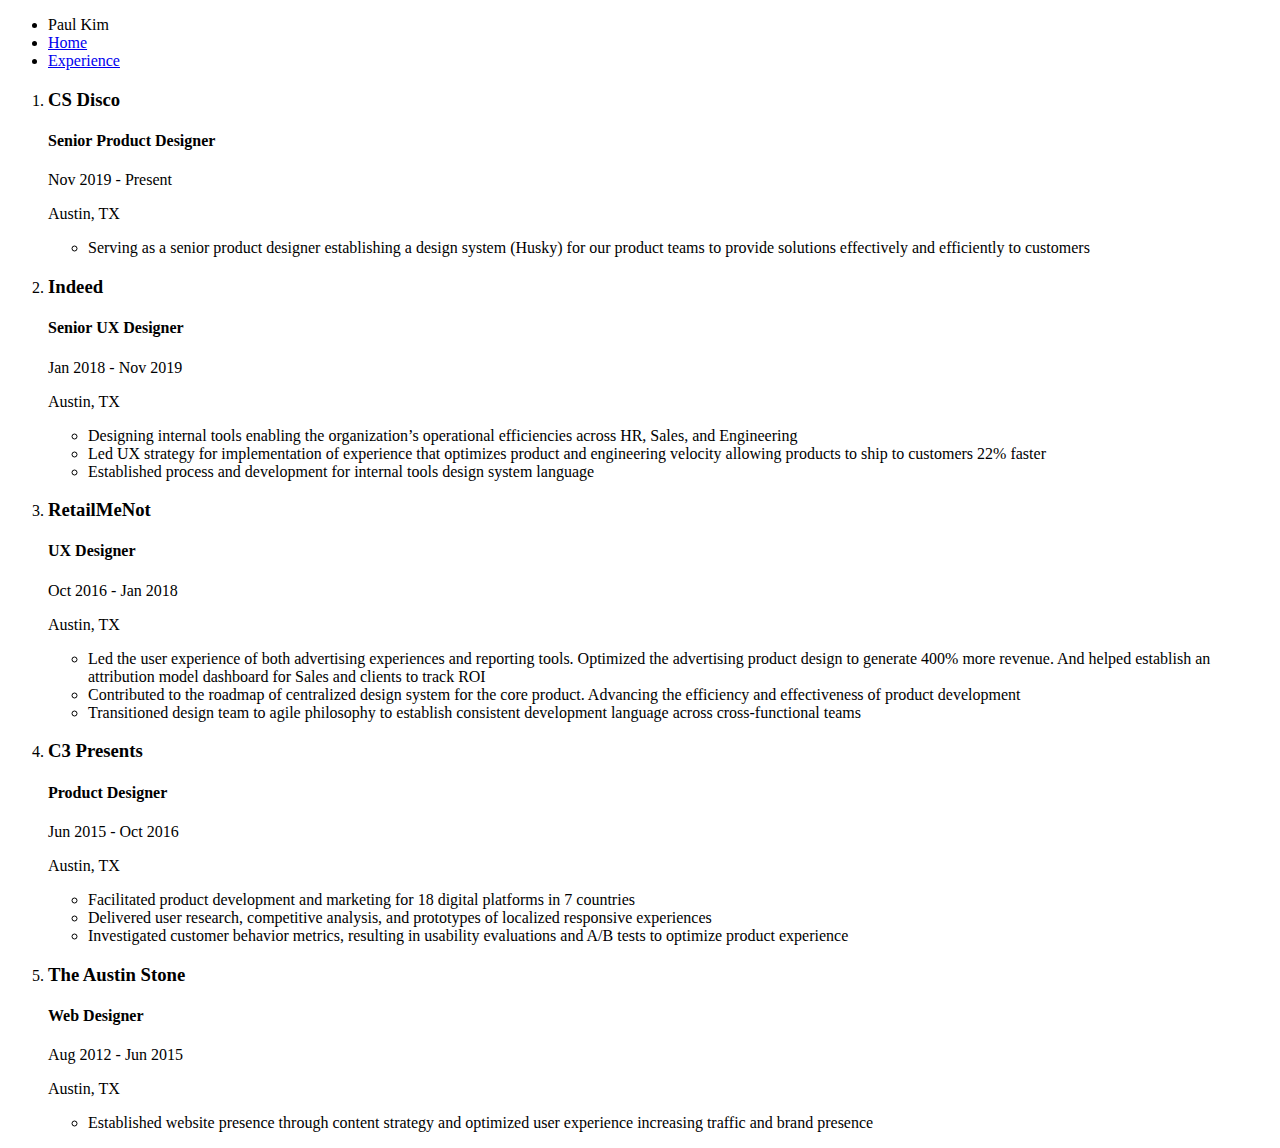
==== pages/experience.html @ 3fb8a2cc "Initial commit" ====
<!DOCTYPE html>
<html lang="en">
<head>
    <meta charset="UTF-8">
    <meta name="viewport" content="width=device-width, initial-scale=1.0">
    <meta http-equiv="X-UA-Compatible" content="ie=edge">
    <meta name="description" content="Paul Kim's Experiences">
    <title>Paul Kim's Experiences</title>
    <link rel="stylesheet" href="styles.css">
    <link href="https://fonts.googleapis.com/css?family=Muli%7CRoboto:400,300,500,700,900" rel="stylesheet"></head>
</head>
<body>
    <div class="main-nav">
        <ul class="nav">
          <li class="name">Paul Kim</li>
          <li><a href="../index.html">Home</a></li>
          <li><a href="experience.html">Experience</a></li>
        </ul>
    </div>

    <main>
        <section>
            <ol>
                <li>
                    <h3>CS Disco</h3>
                    <h4>Senior Product Designer</h4>
                    <p>Nov 2019 - Present</p>
                    <p>Austin, TX</p>
                    <ul>
                        <li>Serving as a senior product designer establishing a design system (Husky) for our product teams to provide solutions effectively and efficiently to customers</li>
                    </ul>
                </li>

                <li>
                    <h3>Indeed</h3>
                    <h4>Senior UX Designer</h4>
                    <p>Jan 2018 - Nov 2019</p>
                    <p>Austin, TX</p>
                    <ul>
                        <li>Designing internal tools enabling the organization’s operational efficiencies across HR, Sales, and Engineering</li>
                        <li>Led UX strategy for implementation of experience that optimizes product and engineering velocity allowing products to ship to customers 22% faster</li>
                        <li>Established process and development for internal tools design system language</li>
                    </ul>
                </li>

                <li>
                    <h3>RetailMeNot</h3>
                    <h4>UX Designer</h4>
                    <p>Oct 2016 - Jan 2018</p>
                    <p>Austin, TX</p>
                    <ul>
                        <li>Led the user experience of both advertising experiences and reporting tools. Optimized the advertising product design to generate 400% more revenue. And helped establish an attribution model dashboard for Sales and clients to track ROI</li>
                        <li>Contributed to the roadmap of centralized design system for the core product. Advancing the efficiency and effectiveness of product development</li>
                        <li>Transitioned design team to agile philosophy to establish consistent development language across cross-functional teams</li>
                    </ul>
                </li>

                <li>
                    <h3>C3 Presents</h3>
                    <h4>Product Designer</h4>
                    <p>Jun 2015 - Oct 2016</p>
                    <p>Austin, TX</p>
                    <ul>
                        <li>Facilitated product development and marketing for 18 digital platforms in 7 countries</li>
                        <li>Delivered user research, competitive analysis, and prototypes of localized responsive experiences</li>
                        <li>Investigated customer behavior metrics, resulting in usability evaluations and A/B tests to optimize product experience</li>
                    </ul>
                </li>

                <li>
                    <h3>The Austin Stone</h3>
                    <h4>Web Designer</h4>
                    <p>Aug 2012 - Jun 2015</p>
                    <p>Austin, TX</p>
                    <ul>
                        <li>Established website presence through content strategy and optimized user experience increasing traffic and brand presence</li>
                    </ul>
                </li>
            </ol>
        </section>
    </main>
</body>
</html>
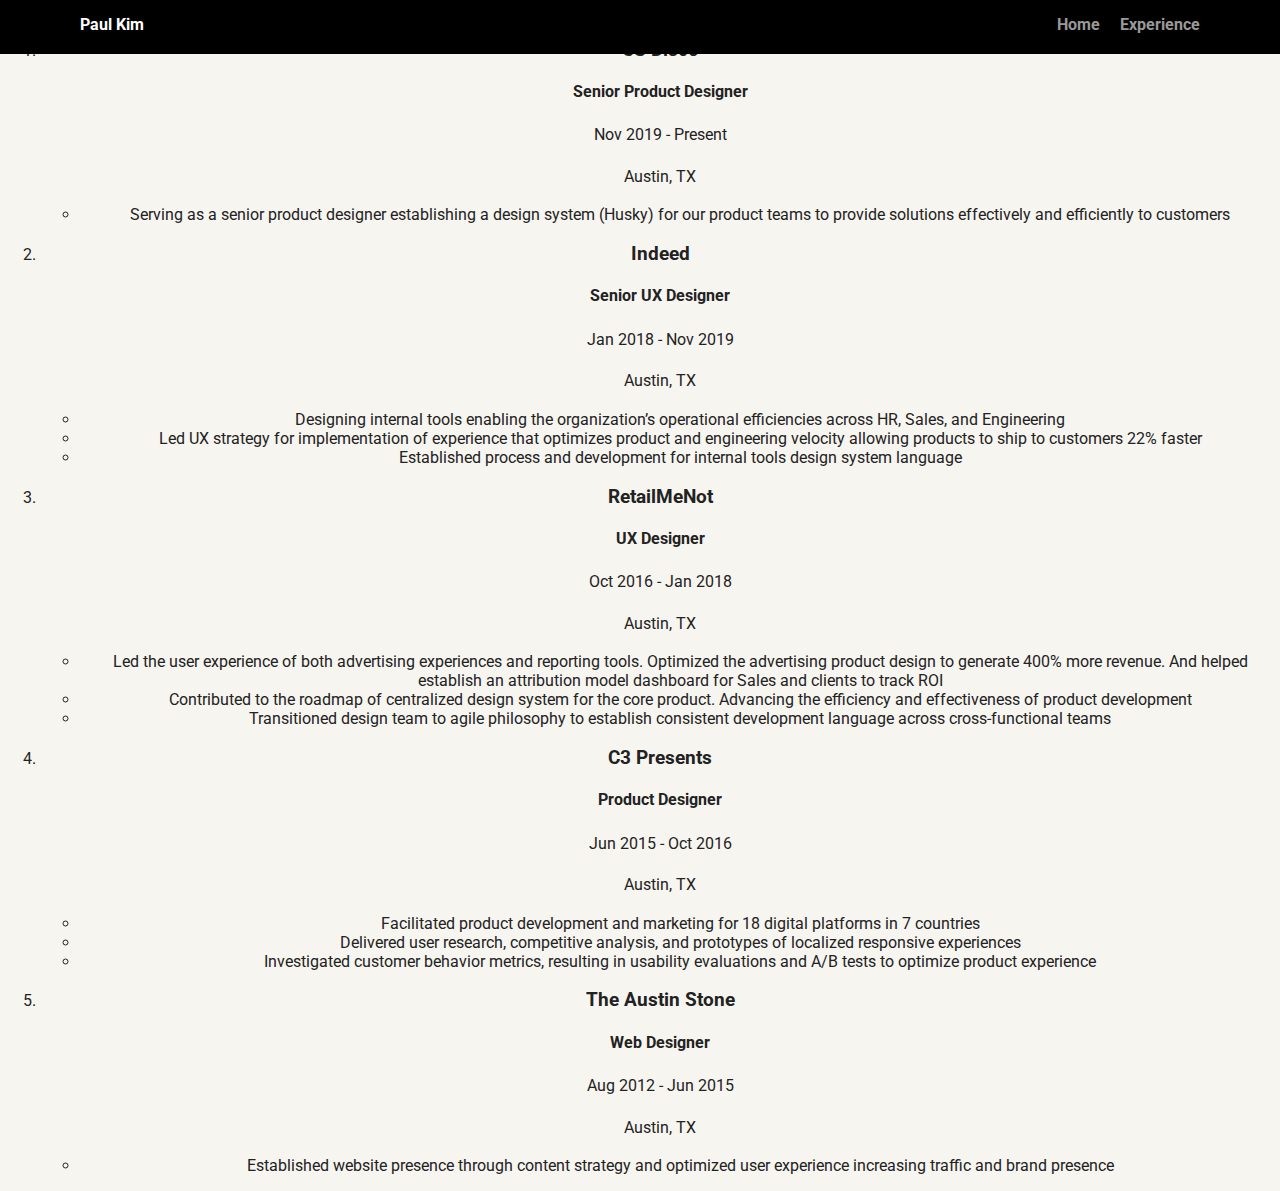
==== commit f115ea17: "made changes" ====
--- a/pages/experience.html
+++ b/pages/experience.html
@@ -1,83 +1,83 @@
 <!DOCTYPE html>
 <html lang="en">
-<head>
-    <meta charset="UTF-8">
-    <meta name="viewport" content="width=device-width, initial-scale=1.0">
-    <meta http-equiv="X-UA-Compatible" content="ie=edge">
-    <meta name="description" content="Paul Kim's Experiences">
-    <title>Paul Kim's Experiences</title>
-    <link rel="stylesheet" href="styles.css">
-    <link href="https://fonts.googleapis.com/css?family=Muli%7CRoboto:400,300,500,700,900" rel="stylesheet"></head>
-</head>
-<body>
-    <div class="main-nav">
-        <ul class="nav">
-          <li class="name">Paul Kim</li>
-          <li><a href="../index.html">Home</a></li>
-          <li><a href="experience.html">Experience</a></li>
-        </ul>
-    </div>
+    <head>
+        <meta charset="UTF-8">
+        <title>Paul Kim's Experiences</title>
+        <meta name="viewport" content="width=device-width, initial-scale=1.0">
+        <meta http-equiv="X-UA-Compatible" content="ie=edge">
+        <meta name="description" content="Paul Kim's Experiences">
+        <link rel="stylesheet" href="../styles.css">
+        <link href="https://fonts.googleapis.com/css?family=Muli%7CRoboto:400,300,500,700,900" rel="stylesheet"></head>
+    </head>
+    <body>
+        <div class="main-nav">
+            <ul class="nav">
+            <li class="name">Paul Kim</li>
+            <li><a href="../index.html">Home</a></li>
+            <li><a href="experience.html">Experience</a></li>
+            </ul>
+        </div>
 
-    <main>
-        <section>
-            <ol>
-                <li>
-                    <h3>CS Disco</h3>
-                    <h4>Senior Product Designer</h4>
-                    <p>Nov 2019 - Present</p>
-                    <p>Austin, TX</p>
-                    <ul>
-                        <li>Serving as a senior product designer establishing a design system (Husky) for our product teams to provide solutions effectively and efficiently to customers</li>
-                    </ul>
-                </li>
+        <main>
+            <section>
+                <ol>
+                    <li>
+                        <h3>CS Disco</h3>
+                        <h4>Senior Product Designer</h4>
+                        <p>Nov 2019 - Present</p>
+                        <p>Austin, TX</p>
+                        <ul>
+                            <li>Serving as a senior product designer establishing a design system (Husky) for our product teams to provide solutions effectively and efficiently to customers</li>
+                        </ul>
+                    </li>
 
-                <li>
-                    <h3>Indeed</h3>
-                    <h4>Senior UX Designer</h4>
-                    <p>Jan 2018 - Nov 2019</p>
-                    <p>Austin, TX</p>
-                    <ul>
-                        <li>Designing internal tools enabling the organization’s operational efficiencies across HR, Sales, and Engineering</li>
-                        <li>Led UX strategy for implementation of experience that optimizes product and engineering velocity allowing products to ship to customers 22% faster</li>
-                        <li>Established process and development for internal tools design system language</li>
-                    </ul>
-                </li>
+                    <li>
+                        <h3>Indeed</h3>
+                        <h4>Senior UX Designer</h4>
+                        <p>Jan 2018 - Nov 2019</p>
+                        <p>Austin, TX</p>
+                        <ul>
+                            <li>Designing internal tools enabling the organization’s operational efficiencies across HR, Sales, and Engineering</li>
+                            <li>Led UX strategy for implementation of experience that optimizes product and engineering velocity allowing products to ship to customers 22% faster</li>
+                            <li>Established process and development for internal tools design system language</li>
+                        </ul>
+                    </li>
 
-                <li>
-                    <h3>RetailMeNot</h3>
-                    <h4>UX Designer</h4>
-                    <p>Oct 2016 - Jan 2018</p>
-                    <p>Austin, TX</p>
-                    <ul>
-                        <li>Led the user experience of both advertising experiences and reporting tools. Optimized the advertising product design to generate 400% more revenue. And helped establish an attribution model dashboard for Sales and clients to track ROI</li>
-                        <li>Contributed to the roadmap of centralized design system for the core product. Advancing the efficiency and effectiveness of product development</li>
-                        <li>Transitioned design team to agile philosophy to establish consistent development language across cross-functional teams</li>
-                    </ul>
-                </li>
+                    <li>
+                        <h3>RetailMeNot</h3>
+                        <h4>UX Designer</h4>
+                        <p>Oct 2016 - Jan 2018</p>
+                        <p>Austin, TX</p>
+                        <ul>
+                            <li>Led the user experience of both advertising experiences and reporting tools. Optimized the advertising product design to generate 400% more revenue. And helped establish an attribution model dashboard for Sales and clients to track ROI</li>
+                            <li>Contributed to the roadmap of centralized design system for the core product. Advancing the efficiency and effectiveness of product development</li>
+                            <li>Transitioned design team to agile philosophy to establish consistent development language across cross-functional teams</li>
+                        </ul>
+                    </li>
 
-                <li>
-                    <h3>C3 Presents</h3>
-                    <h4>Product Designer</h4>
-                    <p>Jun 2015 - Oct 2016</p>
-                    <p>Austin, TX</p>
-                    <ul>
-                        <li>Facilitated product development and marketing for 18 digital platforms in 7 countries</li>
-                        <li>Delivered user research, competitive analysis, and prototypes of localized responsive experiences</li>
-                        <li>Investigated customer behavior metrics, resulting in usability evaluations and A/B tests to optimize product experience</li>
-                    </ul>
-                </li>
+                    <li>
+                        <h3>C3 Presents</h3>
+                        <h4>Product Designer</h4>
+                        <p>Jun 2015 - Oct 2016</p>
+                        <p>Austin, TX</p>
+                        <ul>
+                            <li>Facilitated product development and marketing for 18 digital platforms in 7 countries</li>
+                            <li>Delivered user research, competitive analysis, and prototypes of localized responsive experiences</li>
+                            <li>Investigated customer behavior metrics, resulting in usability evaluations and A/B tests to optimize product experience</li>
+                        </ul>
+                    </li>
 
-                <li>
-                    <h3>The Austin Stone</h3>
-                    <h4>Web Designer</h4>
-                    <p>Aug 2012 - Jun 2015</p>
-                    <p>Austin, TX</p>
-                    <ul>
-                        <li>Established website presence through content strategy and optimized user experience increasing traffic and brand presence</li>
-                    </ul>
-                </li>
-            </ol>
-        </section>
-    </main>
-</body>
+                    <li>
+                        <h3>The Austin Stone</h3>
+                        <h4>Web Designer</h4>
+                        <p>Aug 2012 - Jun 2015</p>
+                        <p>Austin, TX</p>
+                        <ul>
+                            <li>Established website presence through content strategy and optimized user experience increasing traffic and brand presence</li>
+                        </ul>
+                    </li>
+                </ol>
+            </section>
+        </main>
+    </body>
 </html>--- a/styles.css
+++ b/styles.css
@@ -0,0 +1,207 @@
+/* Global Layout Set-up */
+* { 
+  box-sizing: border-box;
+}
+  
+body {
+  margin: 0;
+  padding: 0;
+  text-align: center;
+  font-family: 'Roboto', sans-serif;
+  color: #222;
+  background: #f7f5f0;
+}
+/* Link Styles */
+
+a {
+  text-decoration: none;
+  color: #999;
+}
+a:hover {
+  color: #6633ff;
+}
+
+/* Section Styles */
+
+.main-nav {
+  width: 100%;
+  background: black;
+  min-height: 30px;
+  padding: 10px;
+  position: fixed;
+  text-align: center;
+}
+.nav {
+  display: flex;
+  justify-content: space-around;
+  font-weight: 700;
+  list-style-type: none;
+  margin: 0 auto;
+  padding: 0;
+}
+
+.nav .name {
+    display: block;
+    margin-right: auto;
+    color: white;
+}
+.nav li {
+  padding: 5px 10px 10px 10px;
+}
+.nav a {
+  transition: all .5s;
+}
+.nav a:hover {
+  color: white
+}
+
+header {
+  text-align: center;
+  background: url('images/portland.jpg') no-repeat top center ;
+  background-size: cover;
+  overflow: hidden;
+  padding-top: 60px;
+}
+header {
+  line-height: 1.5;
+}
+header .profile-image {
+  margin-top: 50px;
+  width: 150px;
+  height: 150px;
+  border-radius: 50%;
+  border: 3px solid white;
+  transition: all .5s;
+}
+header .profile-image:hover {
+  transform: scale(1.2) rotate(5deg);
+}
+.tag {
+  background-color: #efefef;
+  color: black;
+  padding: 10px;
+  border-radius: 5px;
+  display: table;
+  margin: 10px auto;
+} 
+.location {
+  background-color: #222;
+  color: yellow;
+}
+.card {
+  margin: 30px;
+  padding: 20px 40px 40px;
+  max-width: 500px;
+  text-align: left;
+  background: #fff;
+  border-bottom: 4px solid #ccc;
+  border-radius: 6px;
+  transition: all .5s;
+}
+.card:hover {
+  border-color: #ff99ff;
+}
+
+ul.skills {
+  padding: 0;
+  text-align: center;
+}
+
+.skills li {
+  border-radius: 6px;
+  display: inline-block;
+  background: #ff9904;
+  color: white;
+  padding: 5px 10px;
+  margin: 2px;
+}
+
+.skills li:nth-child(odd) {
+  background: #0399ff;
+}
+
+footer {
+  width: 100%;
+  min-height: 30px;
+  padding: 20px 0 40px 20px;
+}
+
+footer .copyright {
+  top: -8px;
+  font-size: .75em;
+}
+
+footer ul {
+  list-style-type: none;
+  margin: 0;
+  padding: 0;
+}
+
+footer ul li {
+  display: inline-block;
+}
+
+a.social {
+  display: inline-block;
+  text-indent: -9999px;
+  margin-left: 5px;
+  width: 30px;
+  height: 30px;
+  background-size: 30px 30px;
+  opacity: .4;
+  transition: all .5s;
+}
+a.twitter {
+  background-image: url(images/twitter.svg);
+}
+a.linkedin {
+  background-image: url(images/linkedin.svg);
+}
+a.github {
+  background-image: url(images/github.svg);
+}
+a.social:hover {
+  opacity: 1;
+}
+.clearfix {
+  clear: both;
+}
+
+/* Styles for larger screens */
+@media screen and (min-width: 720px) {
+  
+  .flex {
+      display: -ms-flexbox;      /* TWEENER - IE 10 */
+      display: flex; 
+      max-width: 1200px;
+      -ms-flex-pack: distribute;
+      justify-content: space-around;
+      margin: 0 auto;
+  }
+
+  header {
+    min-height: 470px;
+  }
+
+  .nav {
+    max-width: 1200px;
+    padding: 0 30px;
+  }
+
+
+  main {
+    padding-top: 20px;
+  }
+
+  main p {
+    line-height: 1.6em;
+  }
+
+  footer {
+    font-size: 1.3em;
+    max-width: 1200px;
+    margin: 40px auto;
+  }
+
+}
+
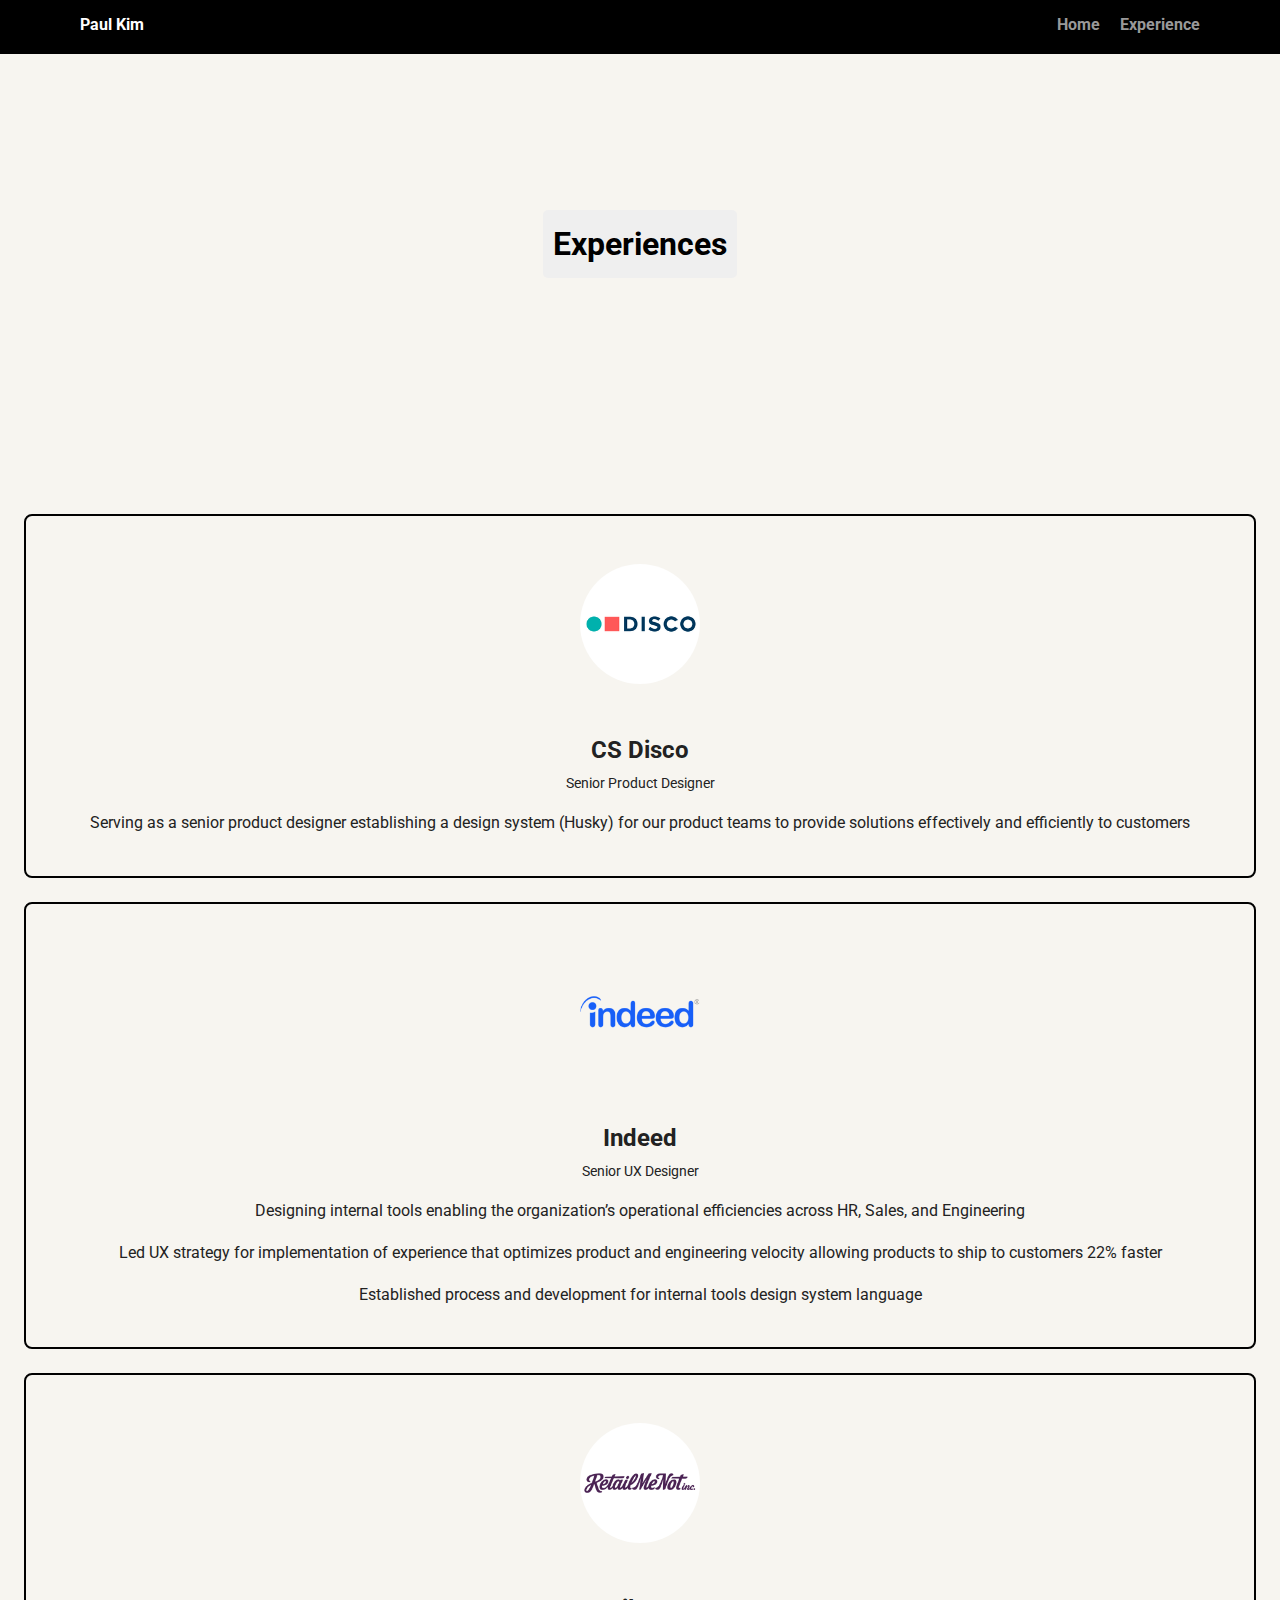
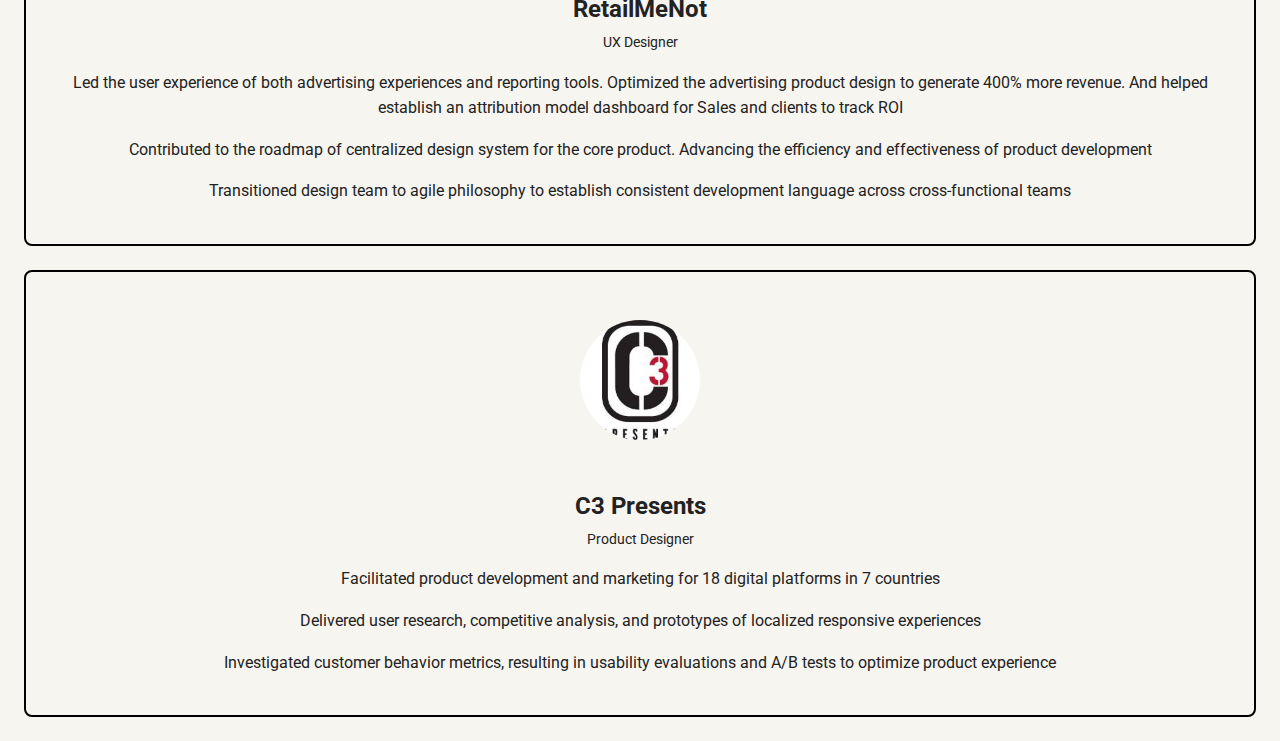
==== commit e64061b7: "updated logos" ====
--- a/pages/experience.html
+++ b/pages/experience.html
@@ -7,7 +7,7 @@
         <meta http-equiv="X-UA-Compatible" content="ie=edge">
         <meta name="description" content="Paul Kim's Experiences">
         <link rel="stylesheet" href="../styles.css">
-        <link href="https://fonts.googleapis.com/css?family=Muli%7CRoboto:400,300,500,700,900" rel="stylesheet"></head>
+        <link href="https://fonts.googleapis.com/css?family=Muli%7CRoboto:400,300,500,700,900" rel="stylesheet">
     </head>
     <body>
         <div class="main-nav">
@@ -18,65 +18,48 @@
             </ul>
         </div>
 
+        <header>
+            <h1 class="tag name experience_header">Experiences</h1>
+        </header>
+
         <main>
             <section>
-                <ol>
-                    <li>
-                        <h3>CS Disco</h3>
-                        <h4>Senior Product Designer</h4>
-                        <p>Nov 2019 - Present</p>
-                        <p>Austin, TX</p>
-                        <ul>
-                            <li>Serving as a senior product designer establishing a design system (Husky) for our product teams to provide solutions effectively and efficiently to customers</li>
-                        </ul>
-                    </li>
+                <div class="big_container">
+                    <div class = "container">
+                        <img src="../images/Logos/CSDisco.png" alt="CS Disco logo" class = "logo csDisco">
+                        <h3 class = "company">CS Disco</h3>
+                        <p class = "title">Senior Product Designer</p>
+                        <p class = "desc">Serving as a senior product designer establishing a design system (Husky) for our product teams to provide solutions effectively and efficiently to customers</p>
+                    </div>
 
-                    <li>
-                        <h3>Indeed</h3>
-                        <h4>Senior UX Designer</h4>
-                        <p>Jan 2018 - Nov 2019</p>
-                        <p>Austin, TX</p>
-                        <ul>
-                            <li>Designing internal tools enabling the organization’s operational efficiencies across HR, Sales, and Engineering</li>
-                            <li>Led UX strategy for implementation of experience that optimizes product and engineering velocity allowing products to ship to customers 22% faster</li>
-                            <li>Established process and development for internal tools design system language</li>
-                        </ul>
-                    </li>
+                    <div class = "container">
+                        <img src="../images/Logos/Indeed.png" alt="Indeed logo" class = "logo Indeed">
+                        <h3 class = "company">Indeed</h3>
+                        <p class = "title">Senior UX Designer</p>
+                        <p class = "desc">Designing internal tools enabling the organization’s operational efficiencies across HR, Sales, and Engineering</p>
+                        <p class = "desc">Led UX strategy for implementation of experience that optimizes product and engineering velocity allowing products to ship to customers 22% faster</p>
+                        <p class = "desc">Established process and development for internal tools design system language</p>
+                    </div>
 
-                    <li>
-                        <h3>RetailMeNot</h3>
-                        <h4>UX Designer</h4>
-                        <p>Oct 2016 - Jan 2018</p>
-                        <p>Austin, TX</p>
-                        <ul>
-                            <li>Led the user experience of both advertising experiences and reporting tools. Optimized the advertising product design to generate 400% more revenue. And helped establish an attribution model dashboard for Sales and clients to track ROI</li>
-                            <li>Contributed to the roadmap of centralized design system for the core product. Advancing the efficiency and effectiveness of product development</li>
-                            <li>Transitioned design team to agile philosophy to establish consistent development language across cross-functional teams</li>
-                        </ul>
-                    </li>
+                    <div class = "container">
+                        <img src="../images/Logos/RMN.png" alt="RetailMeNot logo" class = "logo RetailMeNot">
+                        <h3 class = "company">RetailMeNot</h3>
+                        <p class = "title">UX Designer</p>
+                        <p class = "desc">Led the user experience of both advertising experiences and reporting tools. Optimized the advertising product design to generate 400% more revenue. And helped establish an attribution model dashboard for Sales and clients to track ROI</p>
+                        <p class = "desc">Contributed to the roadmap of centralized design system for the core product. Advancing the efficiency and effectiveness of product development</p>
+                        <p class = "desc">Transitioned design team to agile philosophy to establish consistent development language across cross-functional teams</p>
+                    </div>
 
-                    <li>
-                        <h3>C3 Presents</h3>
-                        <h4>Product Designer</h4>
-                        <p>Jun 2015 - Oct 2016</p>
-                        <p>Austin, TX</p>
-                        <ul>
-                            <li>Facilitated product development and marketing for 18 digital platforms in 7 countries</li>
-                            <li>Delivered user research, competitive analysis, and prototypes of localized responsive experiences</li>
-                            <li>Investigated customer behavior metrics, resulting in usability evaluations and A/B tests to optimize product experience</li>
-                        </ul>
-                    </li>
 
-                    <li>
-                        <h3>The Austin Stone</h3>
-                        <h4>Web Designer</h4>
-                        <p>Aug 2012 - Jun 2015</p>
-                        <p>Austin, TX</p>
-                        <ul>
-                            <li>Established website presence through content strategy and optimized user experience increasing traffic and brand presence</li>
-                        </ul>
-                    </li>
-                </ol>
+                    <div class = "container">
+                        <img src="../images/Logos/C3.png" alt="C3 Presents logo" class = "logo C3 Presents">
+                        <h3 class = "company">C3 Presents</h3>
+                        <p class = "title">Product Designer</p>
+                        <p class = "desc">Facilitated product development and marketing for 18 digital platforms in 7 countries</p>
+                        <p class = "desc">Delivered user research, competitive analysis, and prototypes of localized responsive experiences</p>
+                        <p class = "desc">Investigated customer behavior metrics, resulting in usability evaluations and A/B tests to optimize product experience</p>
+                    </div>
+                </div>
             </section>
         </main>
     </body>
--- a/styles.css
+++ b/styles.css
@@ -57,7 +57,7 @@
 
 header {
   text-align: center;
-  background: url('images/portland.jpg') no-repeat top center ;
+  background: url('images/austin_lake.jpg') no-repeat top center ;
   background-size: cover;
   overflow: hidden;
   padding-top: 60px;
@@ -69,7 +69,7 @@
   margin-top: 50px;
   width: 150px;
   height: 150px;
-  border-radius: 50%;
+  border-radius: 16px;
   border: 3px solid white;
   transition: all .5s;
 }
@@ -88,6 +88,41 @@
   background-color: #222;
   color: yellow;
 }
+
+.experience_header {
+  margin-top: 150px;
+}
+
+.big_container {
+  display: inline-block;
+}
+
+.container {
+  border: 2px solid black;
+  border-radius: 8px;
+  width: auto;
+  padding: 24px;
+  margin: 24px;
+
+}
+
+.title {
+  margin-top: -16px;
+  font-weight: light;
+  font-size: 14px;
+}
+
+.logo {
+  border-radius: 50%;
+  width: 120px;
+  margin: 24px 0px;
+}
+
+.company {
+  font-size: 24px;
+  font-weight: bold;
+}
+
 .card {
   margin: 30px;
   padding: 20px 40px 40px;
